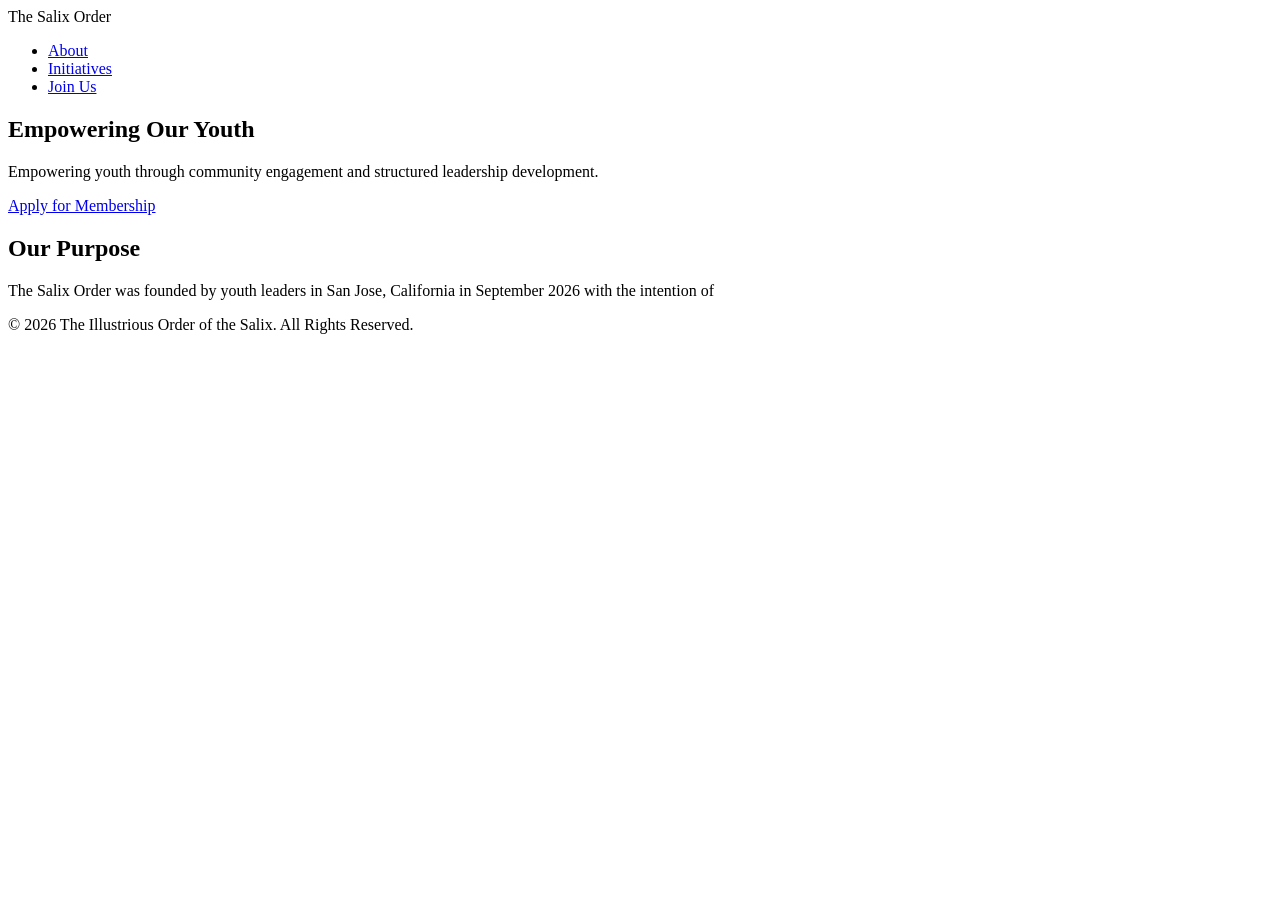
==== Homepage/index.html @ de7a7560 "restructure" ====
<!DOCTYPE html>
<html lang="en">
<head>
    <meta charset="UTF-8">
    <meta name="viewport" content="width=device-width, initial-scale=1.0">
    <title>The Salix Order</title>
    <link rel="stylesheet" href="main.css">
</head>
<body>

    <header>
        <nav>
            <div class="logo">The Salix Order</div>
            <ul>
                <li><a href="#about">About</a></li>
                <li><a href="#initiatives">Initiatives</a></li>
                <li><a href="#join">Join Us</a></li>
            </ul>
        </nav>
    </header>

    <main>
        <section class="hero">
            <h1>Empowering Our Youth</h1>
            <p>Empowering youth through community engagement and structured leadership development.</p>
            <a href="#join" class="btn">Apply for Membership</a>
        </section>

        <section id="about">
            <h2>Our Purpose</h2>
            <p>The Salix Order was founded by youth leaders in San Jose, California in September 2026 with the intention of </p>
        </section>
    </main>

    <footer>
        <p>&copy; 2026 The Illustrious Order of the Salix. All Rights Reserved.</p>
    </footer>

</body>
</html>
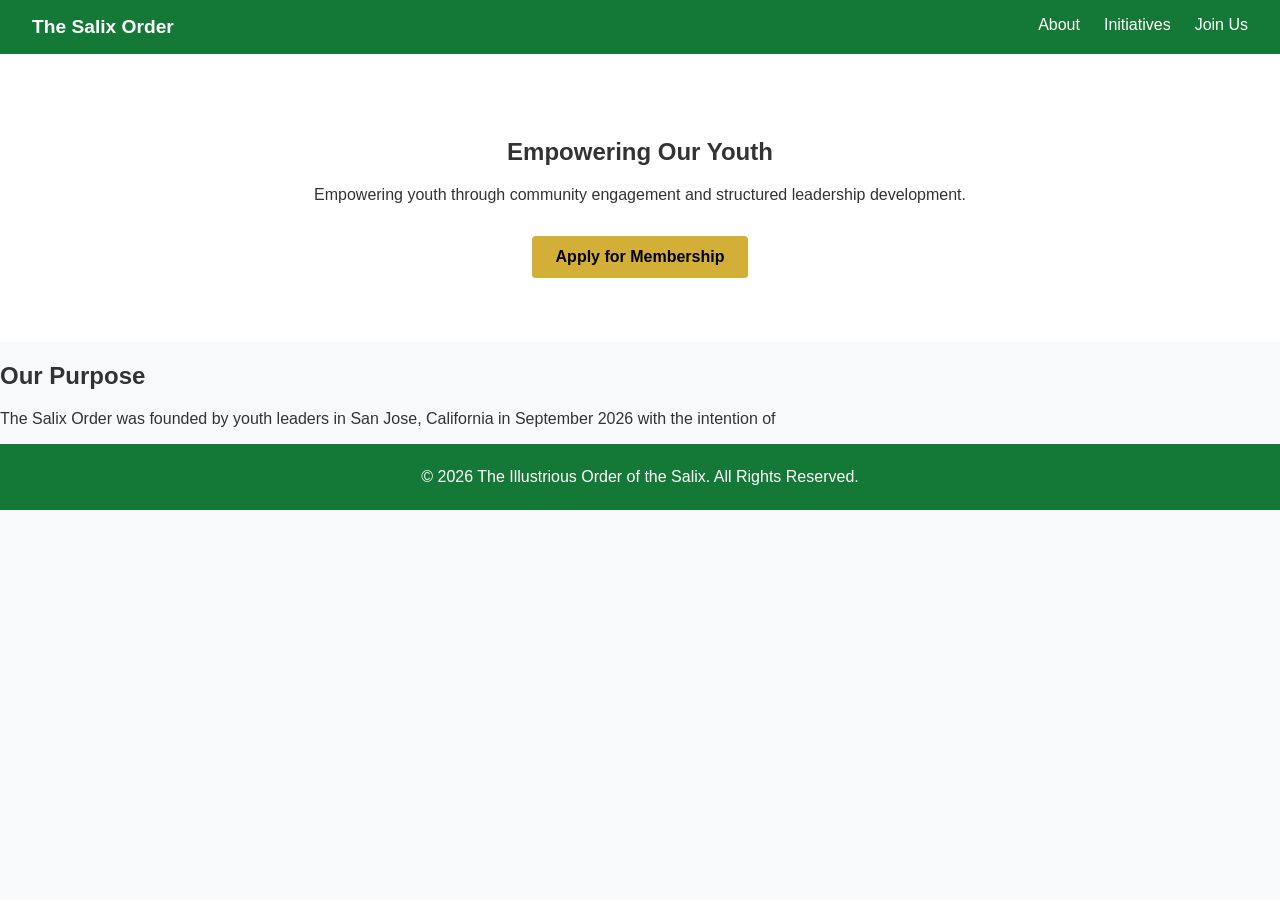
==== commit 534512f9: "updates" ====
--- a/Homepage/index.html
+++ b/Homepage/index.html
@@ -4,7 +4,7 @@
     <meta charset="UTF-8">
     <meta name="viewport" content="width=device-width, initial-scale=1.0">
     <title>The Salix Order</title>
-    <link rel="stylesheet" href="main.css">
+    <link rel="stylesheet" href="homepage-main.css">
 </head>
 <body>
 
--- a/Homepage/homepage-main.css
+++ b/Homepage/homepage-main.css
@@ -0,0 +1,63 @@
+/* Core Styling & Variables */
+:root {
+    --primary-color: #147936;
+    --accent-color: #d4af37;
+    --text-color: #333;
+    --bg-color: #f8f9fa;
+}
+
+body {
+    font-family: Arial, sans-serif;
+    margin: 0;
+    color: var(--text-color);
+    background-color: var(--bg-color);
+}
+
+nav {
+    display: flex;
+    justify-content: space-between;
+    align-items: right;
+    background-color: var(--primary-color);
+    padding: 1rem 2rem;
+}
+
+nav .logo {
+    color: #fff;
+    font-weight: bold;
+    font-size: 1.2rem;
+}
+
+nav ul {
+    list-style: none;
+    display: flex;
+    gap: 1.5rem;
+    margin: 0;
+}
+
+nav a {
+    color: #fff;
+    text-decoration: none;
+}
+
+.hero {
+    text-align: center;
+    padding: 4rem 1rem;
+    background-color: #fff;
+}
+
+.btn {
+    display: inline-block;
+    background-color: var(--accent-color);
+    color: #000;
+    padding: 0.75rem 1.5rem;
+    text-decoration: none;
+    font-weight: bold;
+    border-radius: 4px;
+    margin-top: 1rem;
+}
+footer {
+    text-align: center;
+    padding: 0.5rem 0.5rem;
+    background-color: var(--primary-color);
+    color: #fff;
+}
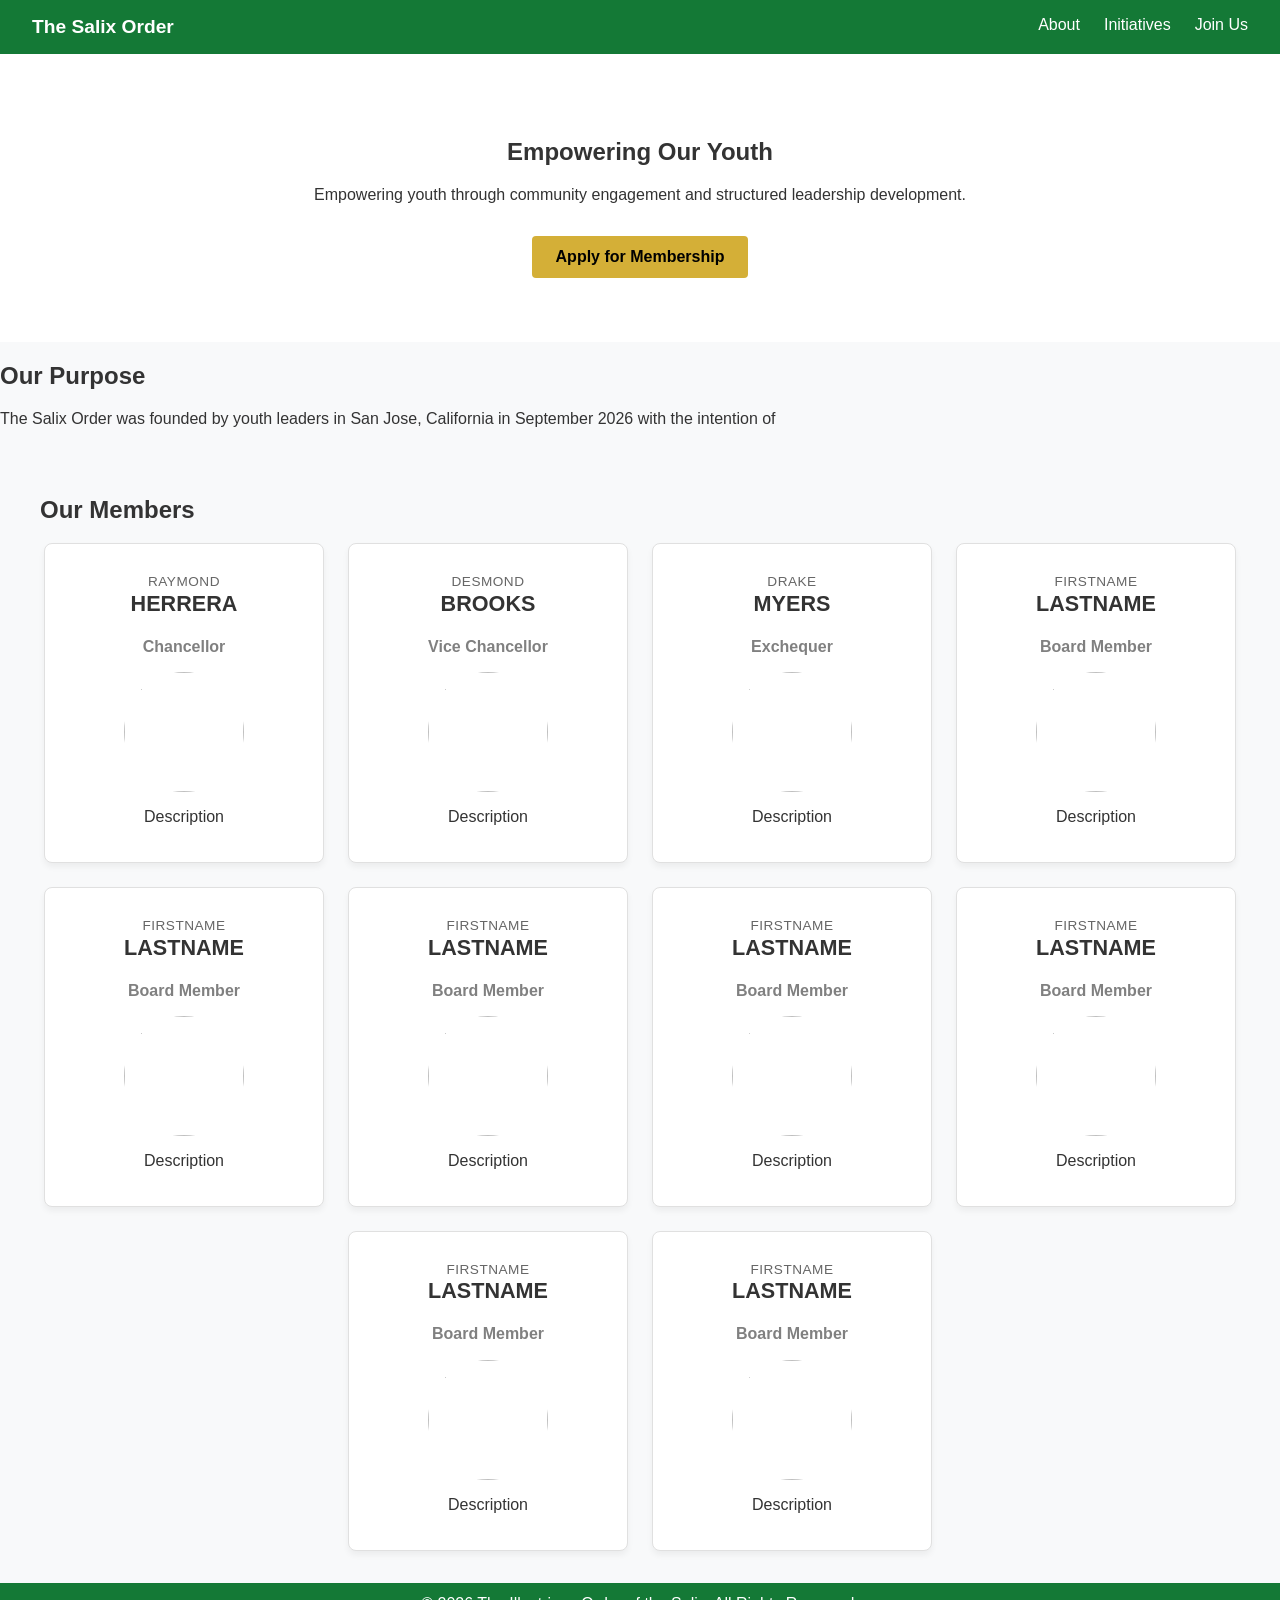
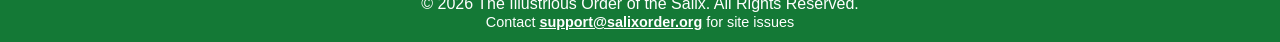
==== commit b636b73e: "Added board of directors cards" ====
--- a/Homepage/index.html
+++ b/Homepage/index.html
@@ -30,10 +30,118 @@
             <h2>Our Purpose</h2>
             <p>The Salix Order was founded by youth leaders in San Jose, California in September 2026 with the intention of </p>
         </section>
+        
+        <section class="board-grid">
+			<h2>Our Members</h2>
+			
+			<div class="member-container">
+				<article class="member-card">
+					<h3>
+					<span class="boardfirst">Raymond</span>
+					<span class="boardlast">Herrera</span>
+					</h3>
+					<h4>Chancellor</h4>
+					<img src="https://upload.wikimedia.org/wikipedia/commons/7/7c/Profile_avatar_placeholder_large.png?utm_source=commons.wikimedia.org&utm_campaign=index&utm_content=original"></img>
+					<p>Description</p>
+				</article>
+				
+				
+				<article class="member-card">
+					<h3>
+						<span class="boardfirst">Desmond</span>
+						<span class="boardlast">Brooks</span>
+					</h3>
+					<h4>Vice Chancellor</h4>
+					<img src="https://upload.wikimedia.org/wikipedia/commons/7/7c/Profile_avatar_placeholder_large.png?utm_source=commons.wikimedia.org&utm_campaign=index&utm_content=original"></img>
+					<p>Description</p>
+				</article>
+				
+				<article class="member-card">
+					<h3>
+						<span class="boardfirst">Drake</span>
+						<span class="boardlast">Myers</span>
+					</h3>
+					<h4>Exchequer</h4>
+					<img src="https://upload.wikimedia.org/wikipedia/commons/7/7c/Profile_avatar_placeholder_large.png?utm_source=commons.wikimedia.org&utm_campaign=index&utm_content=original"></img>
+					<p>Description</p>
+				</article>
+				
+				<article class="member-card">
+					<h3>
+						<span class="boardfirst">Firstname</span>
+						<span class="boardlast">Lastname</span>
+					</h3>
+					<h4>Board Member</h4>
+					<img src="https://upload.wikimedia.org/wikipedia/commons/7/7c/Profile_avatar_placeholder_large.png?utm_source=commons.wikimedia.org&utm_campaign=index&utm_content=original"></img>
+					<p>Description</p>
+				</article>
+				
+				<article class="member-card">
+					<h3>
+						<span class="boardfirst">Firstname</span>
+						<span class="boardlast">Lastname</span>
+					</h3>
+					<h4>Board Member</h4>
+					<img src="https://upload.wikimedia.org/wikipedia/commons/7/7c/Profile_avatar_placeholder_large.png?utm_source=commons.wikimedia.org&utm_campaign=index&utm_content=original"></img>
+					<p>Description</p>
+				</article>
+				
+				<article class="member-card">
+					<h3>
+						<span class="boardfirst">Firstname</span>
+						<span class="boardlast">Lastname</span>
+					</h3>
+					<h4>Board Member</h4>
+					<img src="https://upload.wikimedia.org/wikipedia/commons/7/7c/Profile_avatar_placeholder_large.png?utm_source=commons.wikimedia.org&utm_campaign=index&utm_content=original"></img>
+					<p>Description</p>
+				</article>
+				
+				<article class="member-card">
+					<h3>
+						<span class="boardfirst">Firstname</span>
+						<span class="boardlast">Lastname</span>
+					</h3>
+					<h4>Board Member</h4>
+					<img src="https://upload.wikimedia.org/wikipedia/commons/7/7c/Profile_avatar_placeholder_large.png?utm_source=commons.wikimedia.org&utm_campaign=index&utm_content=original"></img>
+					<p>Description</p>
+				</article>
+				
+				<article class="member-card">
+					<h3>
+						<span class="boardfirst">Firstname</span>
+						<span class="boardlast">Lastname</span>
+					</h3>
+					<h4>Board Member</h4>
+					<img src="https://upload.wikimedia.org/wikipedia/commons/7/7c/Profile_avatar_placeholder_large.png?utm_source=commons.wikimedia.org&utm_campaign=index&utm_content=original"></img>
+					<p>Description</p>
+				</article>
+				
+				<article class="member-card">
+					<h3>
+						<span class="boardfirst">Firstname</span>
+						<span class="boardlast">Lastname</span>
+					</h3>
+					<h4>Board Member</h4>
+					<img src="https://upload.wikimedia.org/wikipedia/commons/7/7c/Profile_avatar_placeholder_large.png?utm_source=commons.wikimedia.org&utm_campaign=index&utm_content=original"></img>
+					<p>Description</p>
+				</article>
+				
+				<article class="member-card">
+					<h3>
+						<span class="boardfirst">Firstname</span>
+						<span class="boardlast">Lastname</span>
+					</h3>
+					<h4>Board Member</h4>
+					<img src="https://upload.wikimedia.org/wikipedia/commons/7/7c/Profile_avatar_placeholder_large.png?utm_source=commons.wikimedia.org&utm_campaign=index&utm_content=original"></img>
+					<p>Description</p>
+				</article>
+			</div>
+        </section>
     </main>
 
     <footer>
-        <p>&copy; 2026 The Illustrious Order of the Salix. All Rights Reserved.</p>
+        <p><a class="cpr">&copy;</a> 2026 The Illustrious Order of the Salix. All Rights Reserved.</p>
+        <p class="support">Contact <a class="support-contact" href="emailto:support@salixorder.org">support@salixorder.org</a> for site issues</p>
     </footer>
 
 </body>
--- a/Homepage/homepage-main.css
+++ b/Homepage/homepage-main.css
@@ -55,9 +55,101 @@
     border-radius: 4px;
     margin-top: 1rem;
 }
+/* Style the parent section to add floating padding and horizontal alignment */
+.board-grid {
+  max-width: 1200px;  /* Keeps the grid from stretching too wide on massive screens */
+  margin: 0 auto;     /* Centers the section horizontally */
+  padding: 2rem 2rem; /* Creates top/bottom breathing room and left/right side offset */
+}
+
+/* Updated selector matching your singular HTML class name */
+.member-container {
+  display: flex;
+  flex-wrap: wrap;
+  justify-content: center;
+  gap: 24px;
+}
+
+.member-card {
+  /* Locks uniform width on desktop, but prevents overflowing narrow screens */
+  flex: 0 1 280px;
+  width: 280px;
+  max-width: 100%; 
+  
+  display: flex;
+  flex-direction: column;
+  align-items: center;
+  border: 1px solid #e0e0e0;
+  border-radius: 8px;
+  padding: 20px;
+  text-align: center;
+  background-color: #ffffff;
+  box-shadow: 0 4px 6px rgba(0,0,0,0.05);
+  box-sizing: border-box;
+}
+
+/* Mobile Adjustments */
+@media (max-width: 600px) {
+  .member-container {
+    gap: 16px; /* Tighten gap on smaller screens */
+  }
+
+  .member-card {
+    /* Takes up full width on mobile devices for clean stacking */
+    flex: 1 1 100%; 
+    width: 100%;
+    padding: 16px;
+  }
+}
+
+/* Card header styling */
+.member-card h3 {
+  margin: 10px 0 5px 0;
+  line-height: 1.2;
+}
+
+.boardfirst {
+  display: block;
+  font-size: 0.85rem;
+  font-weight: normal;
+  color: #666;
+  text-transform: uppercase;
+  letter-spacing: 0.5px;
+}
+
+.boardlast {
+  display: block;
+  font-size: 1.35rem;
+  font-weight: bold;
+  text-transform: uppercase;
+  color: var(--text-color);
+}
+
+.member-card h4 {
+	line-height: 0.5rem;
+	color: gray;
+}
+
+.member-card img {
+  width: 120px;
+  height: 120px;
+  border-radius: 50%; /* Circle avatars */
+  object-fit: cover;
+}
+
 footer {
     text-align: center;
-    padding: 0.5rem 0.5rem;
+    padding: 0.2rem;
+    line-height: 0.2rem;
     background-color: var(--primary-color);
     color: #fff;
-}+}
+
+.support {
+	font-size: 0.9rem;
+}
+
+.support-contact {
+	font-weight: bold;
+	color: white;
+}
